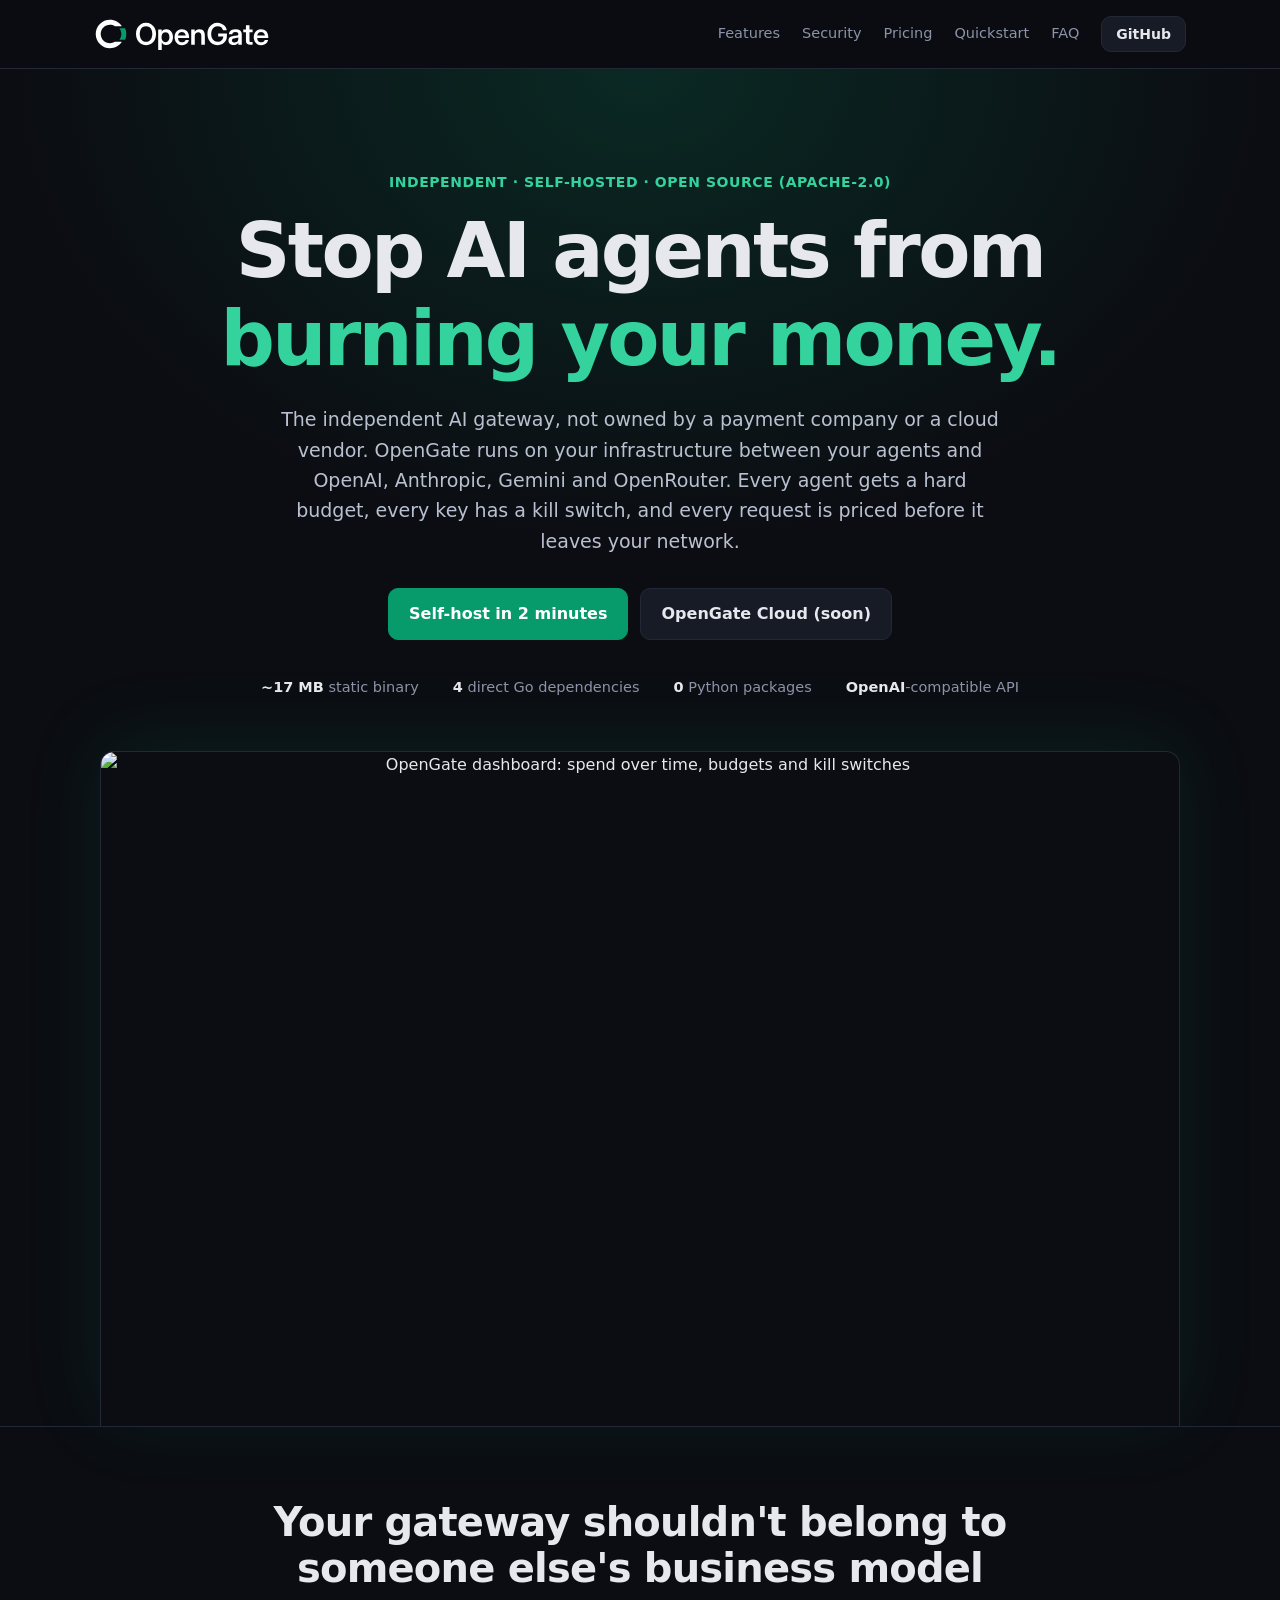
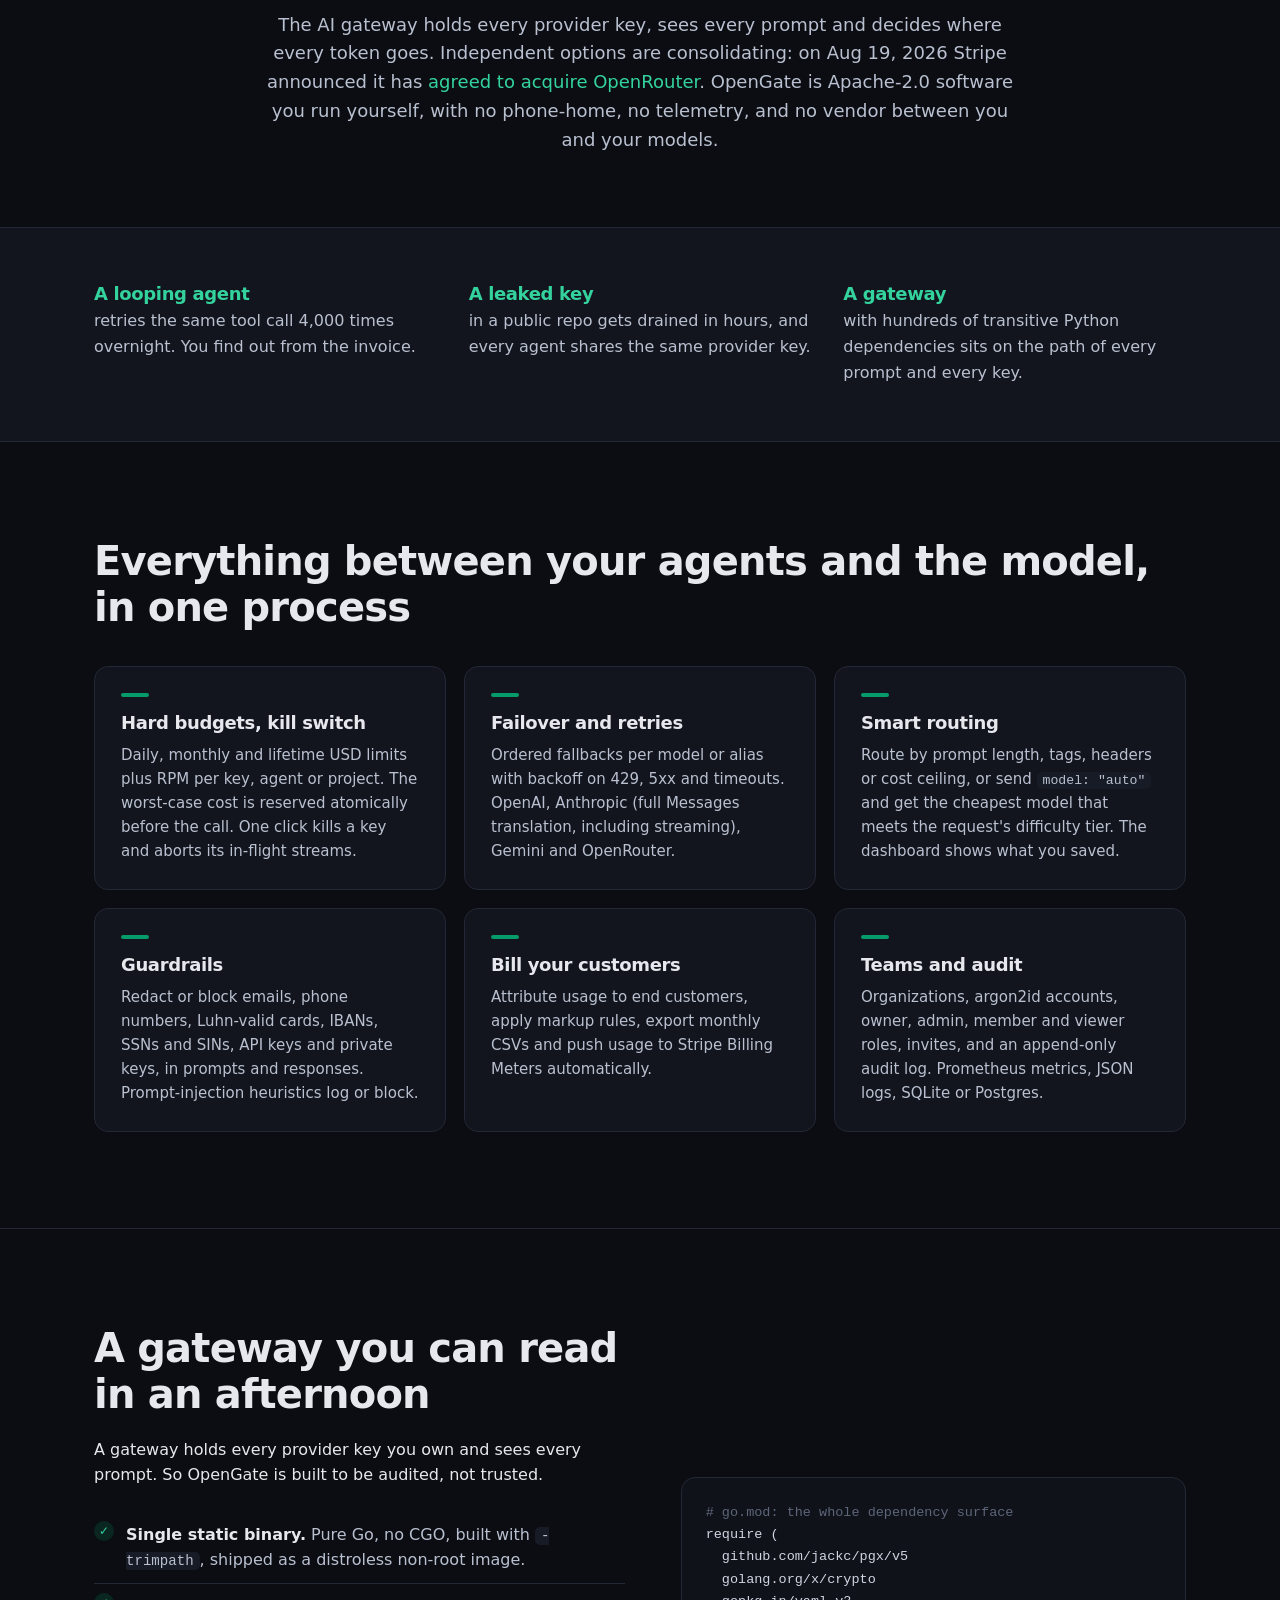
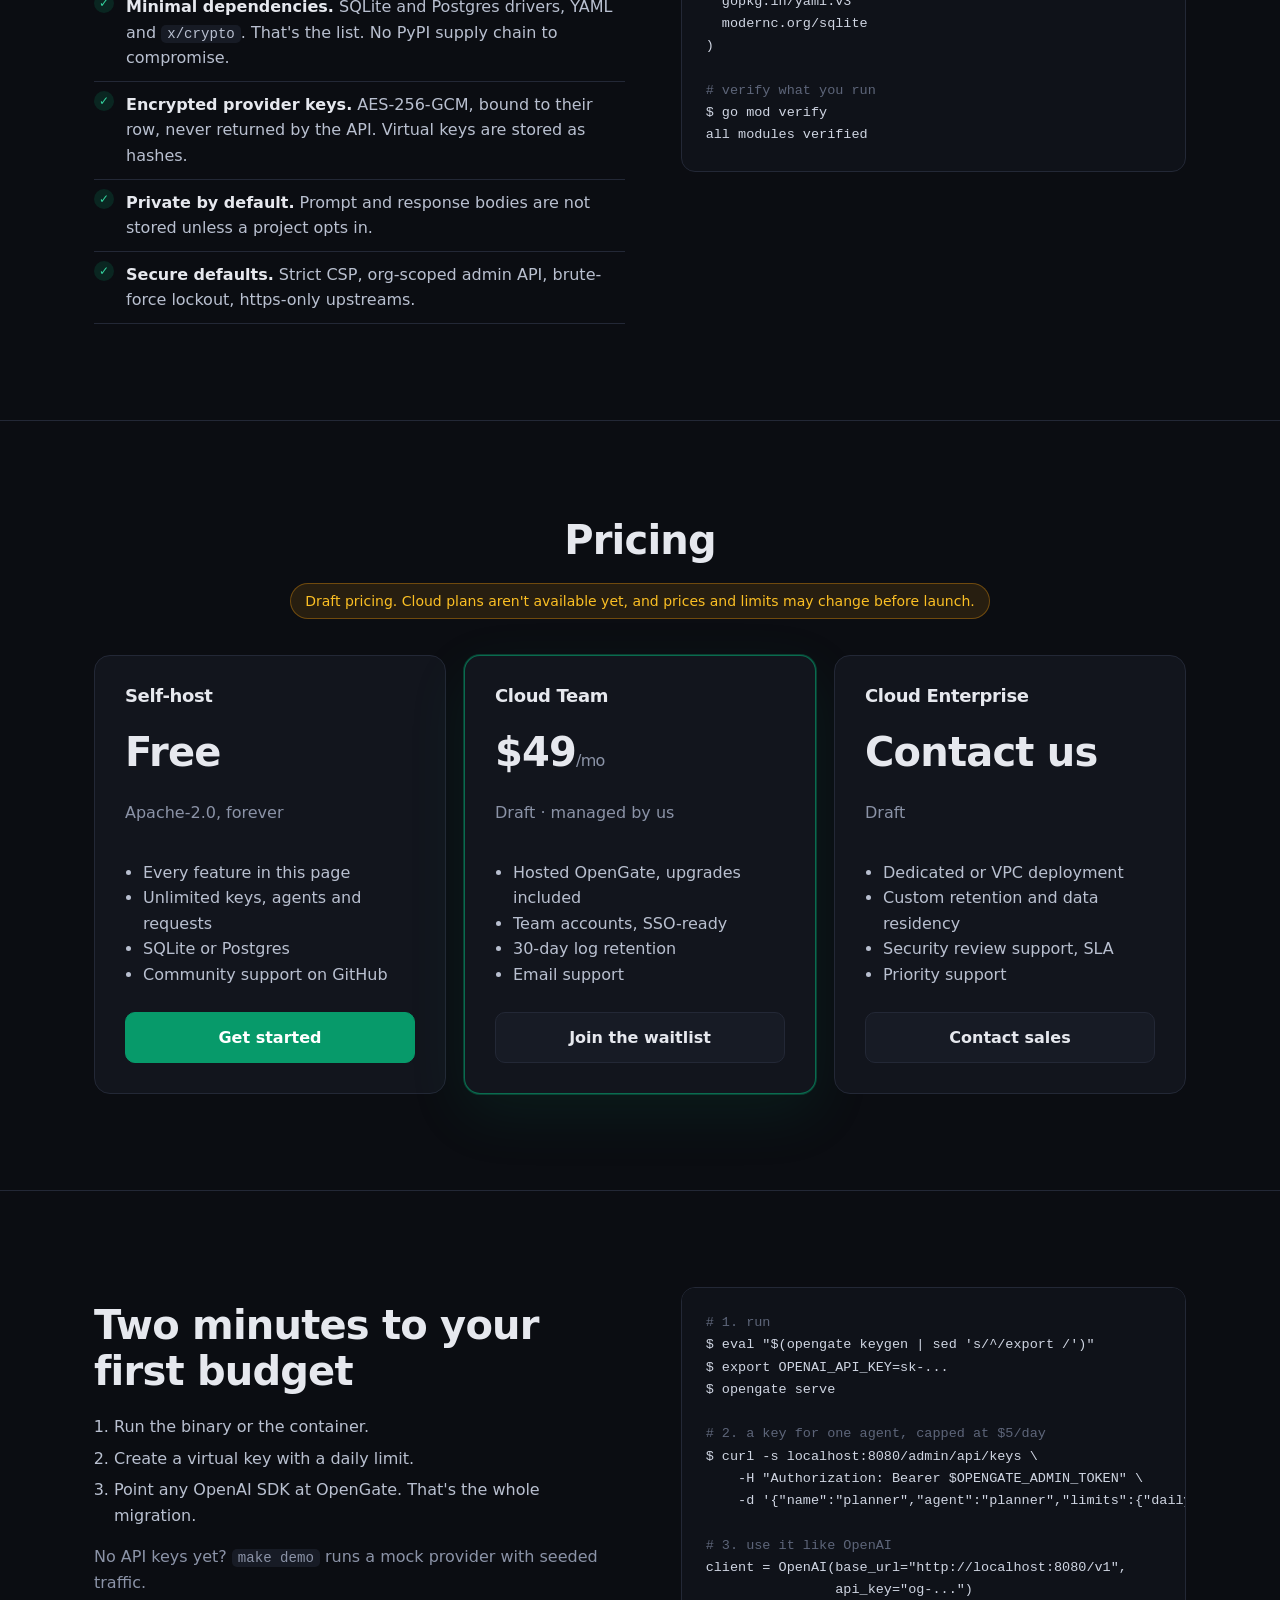
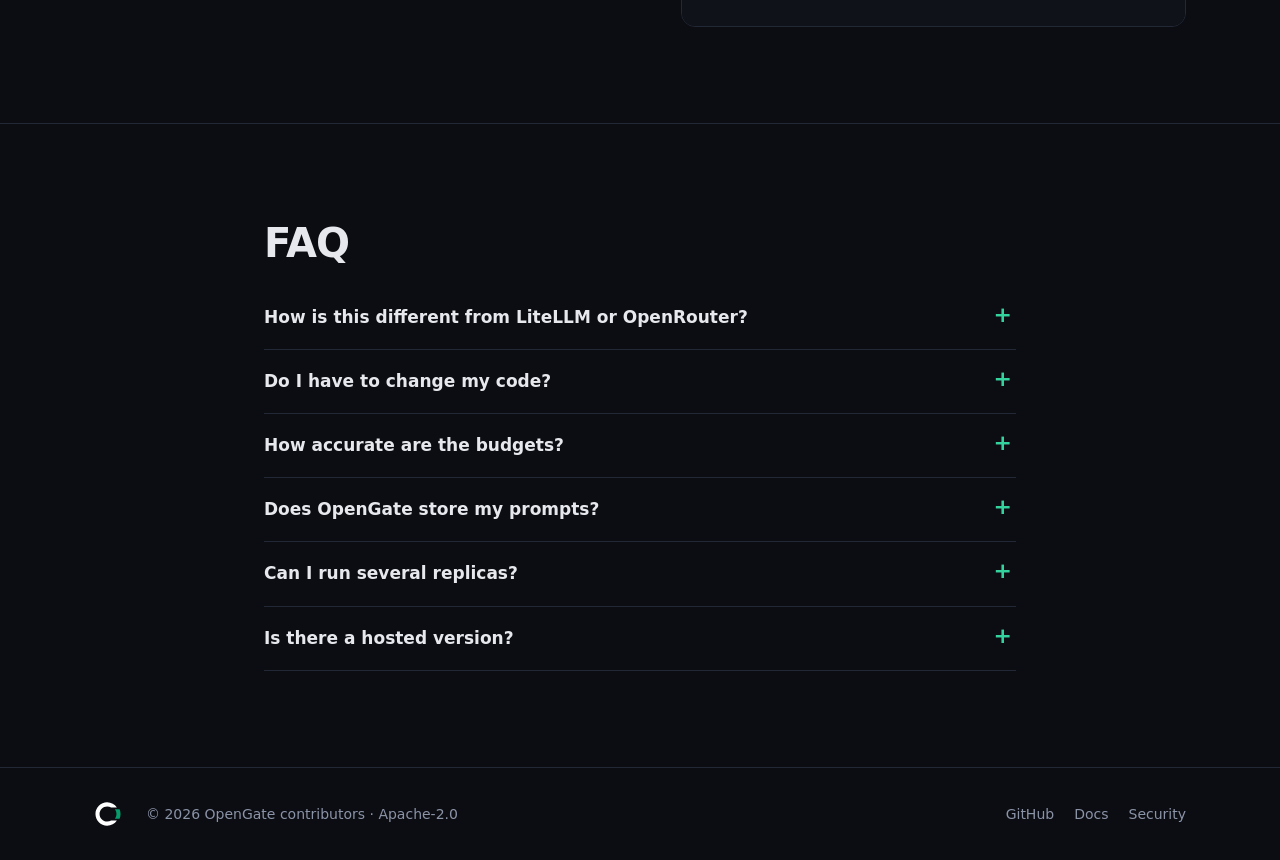
==== site/index.html @ 478489c8 "Phase 4: landing page (site/), docs (getting started, config reference, security model, LiteLLM/Heli" ====
<!doctype html>
<html lang="en">
<head>
  <meta charset="utf-8">
  <meta name="viewport" content="width=device-width, initial-scale=1">
  <title>OpenGate: the independent, open-source AI gateway</title>
  <meta name="description" content="OpenGate is the independent, self-hosted, open-source AI gateway, not owned by a payment company or cloud vendor, shipped as one static Go binary. Hard per-agent budgets with a kill switch, multi-provider failover, smart routing, PII redaction and customer billing.">
  <meta property="og:title" content="OpenGate: stop AI agents from burning your money">
  <meta property="og:description" content="Open-source AI gateway in one static binary: hard budgets, kill switch, failover, guardrails.">
  <meta property="og:image" content="assets/opengate-social-preview-1280x640.png">
  <link rel="icon" href="assets/favicon.ico" sizes="any">
  <link rel="icon" href="assets/favicon.svg" type="image/svg+xml">
  <link rel="apple-touch-icon" href="assets/apple-touch-icon.png">
  <link rel="stylesheet" href="style.css">
</head>
<body>
<header class="nav">
  <div class="wrap row">
    <a href="#" class="logo"><img src="assets/opengate-lockup-dark.svg" alt="OpenGate" width="176" height="32"></a>
    <nav>
      <a href="#features">Features</a>
      <a href="#security">Security</a>
      <a href="#pricing">Pricing</a>
      <a href="#quickstart">Quickstart</a>
      <a href="#faq">FAQ</a>
      <a class="btn small" href="https://github.com/opengate-dev/opengate">GitHub</a>
    </nav>
  </div>
</header>

<main>
<section class="hero">
  <div class="wrap">
    <p class="eyebrow">Independent · self-hosted · open source (Apache-2.0)</p>
    <h1>Stop AI agents from<br><span>burning your money.</span></h1>
    <p class="lead">The independent AI gateway, not owned by a payment company or a cloud vendor. OpenGate runs on your infrastructure between your agents and OpenAI, Anthropic, Gemini and OpenRouter. Every agent gets a hard budget, every key has a kill switch, and every request is priced before it leaves your network.</p>
    <div class="cta">
      <a class="btn primary" href="#quickstart">Self-host in 2 minutes</a>
      <a class="btn" href="#pricing">OpenGate Cloud (soon)</a>
    </div>
    <ul class="proof">
      <li><b>~17 MB</b> static binary</li>
      <li><b>4</b> direct Go dependencies</li>
      <li><b>0</b> Python packages</li>
      <li><b>OpenAI</b>-compatible API</li>
    </ul>
    <figure class="shot">
      <img src="assets/dashboard.png" alt="OpenGate dashboard: spend over time, budgets and kill switches" width="1440" height="900">
    </figure>
  </div>
</section>

<section class="independent">
  <div class="wrap narrow center">
    <h2>Your gateway shouldn't belong to someone else's business model</h2>
    <p>The AI gateway holds every provider key, sees every prompt and decides where every token goes. Independent options are consolidating: on Aug 19, 2026 Stripe announced it has <a href="https://stripe.com/newsroom/news/stripe-agrees-to-acquire-openrouter">agreed to acquire OpenRouter</a>. OpenGate is Apache-2.0 software you run yourself, with no phone-home, no telemetry, and no vendor between you and your models.</p>
  </div>
</section>

<section class="problem">
  <div class="wrap grid3">
    <div><h3>A looping agent</h3><p>retries the same tool call 4,000 times overnight. You find out from the invoice.</p></div>
    <div><h3>A leaked key</h3><p>in a public repo gets drained in hours, and every agent shares the same provider key.</p></div>
    <div><h3>A gateway</h3><p>with hundreds of transitive Python dependencies sits on the path of every prompt and every key.</p></div>
  </div>
</section>

<section id="features" class="features">
  <div class="wrap">
    <h2>Everything between your agents and the model, in one process</h2>
    <div class="cards">
      <article><h3>Hard budgets, kill switch</h3><p>Daily, monthly and lifetime USD limits plus RPM per key, agent or project. The worst-case cost is reserved atomically before the call. One click kills a key and aborts its in-flight streams.</p></article>
      <article><h3>Failover and retries</h3><p>Ordered fallbacks per model or alias with backoff on 429, 5xx and timeouts. OpenAI, Anthropic (full Messages translation, including streaming), Gemini and OpenRouter.</p></article>
      <article><h3>Smart routing</h3><p>Route by prompt length, tags, headers or cost ceiling, or send <code>model: "auto"</code> and get the cheapest model that meets the request's difficulty tier. The dashboard shows what you saved.</p></article>
      <article><h3>Guardrails</h3><p>Redact or block emails, phone numbers, Luhn-valid cards, IBANs, SSNs and SINs, API keys and private keys, in prompts and responses. Prompt-injection heuristics log or block.</p></article>
      <article><h3>Bill your customers</h3><p>Attribute usage to end customers, apply markup rules, export monthly CSVs and push usage to Stripe Billing Meters automatically.</p></article>
      <article><h3>Teams and audit</h3><p>Organizations, argon2id accounts, owner, admin, member and viewer roles, invites, and an append-only audit log. Prometheus metrics, JSON logs, SQLite or Postgres.</p></article>
    </div>
  </div>
</section>

<section id="security" class="security">
  <div class="wrap split">
    <div>
      <h2>A gateway you can read in an afternoon</h2>
      <p>A gateway holds every provider key you own and sees every prompt. So OpenGate is built to be audited, not trusted.</p>
      <ul class="checks">
        <li><b>Single static binary.</b> Pure Go, no CGO, built with <code>-trimpath</code>, shipped as a distroless non-root image.</li>
        <li><b>Minimal dependencies.</b> SQLite and Postgres drivers, YAML and <code>x/crypto</code>. That's the list. No PyPI supply chain to compromise.</li>
        <li><b>Encrypted provider keys.</b> AES-256-GCM, bound to their row, never returned by the API. Virtual keys are stored as hashes.</li>
        <li><b>Private by default.</b> Prompt and response bodies are not stored unless a project opts in.</li>
        <li><b>Secure defaults.</b> Strict CSP, org-scoped admin API, brute-force lockout, https-only upstreams.</li>
      </ul>
    </div>
    <pre class="code"><span class="c"># go.mod: the whole dependency surface</span>
require (
  github.com/jackc/pgx/v5
  golang.org/x/crypto
  gopkg.in/yaml.v3
  modernc.org/sqlite
)

<span class="c"># verify what you run</span>
$ go mod verify
all modules verified</pre>
  </div>
</section>

<section id="pricing" class="pricing">
  <div class="wrap">
    <h2>Pricing</h2>
    <p class="draft">Draft pricing. Cloud plans aren't available yet, and prices and limits may change before launch.</p>
    <div class="plans">
      <article class="plan">
        <h3>Self-host</h3>
        <p class="price">Free</p>
        <p class="muted">Apache-2.0, forever</p>
        <ul><li>Every feature in this page</li><li>Unlimited keys, agents and requests</li><li>SQLite or Postgres</li><li>Community support on GitHub</li></ul>
        <a class="btn primary" href="#quickstart">Get started</a>
      </article>
      <article class="plan featured">
        <h3>Cloud Team</h3>
        <p class="price">$49<span>/mo</span></p>
        <p class="muted">Draft · managed by us</p>
        <ul><li>Hosted OpenGate, upgrades included</li><li>Team accounts, SSO-ready</li><li>30-day log retention</li><li>Email support</li></ul>
        <a class="btn" href="mailto:hello@opengate.dev?subject=OpenGate%20Cloud%20waitlist">Join the waitlist</a>
      </article>
      <article class="plan">
        <h3>Cloud Enterprise</h3>
        <p class="price">Contact us</p>
        <p class="muted">Draft</p>
        <ul><li>Dedicated or VPC deployment</li><li>Custom retention and data residency</li><li>Security review support, SLA</li><li>Priority support</li></ul>
        <a class="btn" href="mailto:hello@opengate.dev?subject=OpenGate%20Enterprise">Contact sales</a>
      </article>
    </div>
  </div>
</section>

<section id="quickstart" class="quickstart">
  <div class="wrap split">
    <div>
      <h2>Two minutes to your first budget</h2>
      <ol>
        <li>Run the binary or the container.</li>
        <li>Create a virtual key with a daily limit.</li>
        <li>Point any OpenAI SDK at OpenGate. That's the whole migration.</li>
      </ol>
      <p class="muted">No API keys yet? <code>make demo</code> runs a mock provider with seeded traffic.</p>
    </div>
    <pre class="code"><span class="c"># 1. run</span>
$ eval "$(opengate keygen | sed 's/^/export /')"
$ export OPENAI_API_KEY=sk-...
$ opengate serve

<span class="c"># 2. a key for one agent, capped at $5/day</span>
$ curl -s localhost:8080/admin/api/keys \
    -H "Authorization: Bearer $OPENGATE_ADMIN_TOKEN" \
    -d '{"name":"planner","agent":"planner","limits":{"daily_usd":5}}'

<span class="c"># 3. use it like OpenAI</span>
client = OpenAI(base_url="http://localhost:8080/v1",
                api_key="og-...")</pre>
  </div>
</section>

<section id="faq" class="faq">
  <div class="wrap narrow">
    <h2>FAQ</h2>
    <details><summary>How is this different from LiteLLM or OpenRouter?</summary><p>OpenRouter is a hosted service, so your traffic goes through a third party (Stripe announced on Aug 19, 2026 that it has <a href="https://stripe.com/newsroom/news/stripe-agrees-to-acquire-openrouter">agreed to acquire it</a>). LiteLLM is a large Python project. OpenGate is a small, independent, self-hosted Go binary focused on spend control: budgets are enforced before a request leaves, not reported afterwards. Migration guides for LiteLLM and Helicone are in the docs.</p></details>
    <details><summary>Do I have to change my code?</summary><p>No. Change the base URL and API key of any OpenAI SDK. Models are addressed as <code>provider/model</code>, for example <code>anthropic/claude-sonnet-4-5</code>, or through aliases you define. Chat Completions (streaming included), Embeddings and the Responses API are supported.</p></details>
    <details><summary>How accurate are the budgets?</summary><p>Costs come from the provider's usage fields and an editable price table, including cache-read and cache-write tokens. Before each call the worst case (max_tokens × price) is reserved, so concurrent requests can't overshoot a limit on one instance.</p></details>
    <details><summary>Does OpenGate store my prompts?</summary><p>Not by default. Only metadata (model, tokens, cost, latency, status) is logged. Body logging is opt-in per project and passes through the redaction guardrails first.</p></details>
    <details><summary>Can I run several replicas?</summary><p>Yes, on Postgres. Rate limits, spend and kill switches are shared through the database. Budget reservations are per process, so very tight limits are best enforced by a single instance (documented in the security model).</p></details>
    <details><summary>Is there a hosted version?</summary><p>OpenGate Cloud is planned. Pricing above is a draft. Self-hosting is and will stay free.</p></details>
  </div>
</section>
</main>

<footer>
  <div class="wrap row">
    <img src="assets/opengate-symbol-accent-on-dark.svg" alt="" width="28" height="28">
    <span class="muted">© 2026 OpenGate contributors · Apache-2.0</span>
    <nav><a href="https://github.com/opengate-dev/opengate">GitHub</a><a href="https://github.com/opengate-dev/opengate/tree/main/docs">Docs</a><a href="https://github.com/opengate-dev/opengate/blob/main/SECURITY.md">Security</a></nav>
  </div>
</footer>
</body>
</html>
---- site/style.css ----
:root { --ink: #0B0D12; --panel: #12151d; --panel2: #171b25; --border: #232836; --text: #e6e8ee; --muted: #8b93a7; --accent: #079A6A; --accent2: #34d39e;
  font-family: Inter, system-ui, ui-sans-serif, -apple-system, "Segoe UI", Roboto, sans-serif; }
* { box-sizing: border-box; }
html { scroll-behavior: smooth; }
body { margin: 0; background: var(--ink); color: var(--text); font-size: 16px; line-height: 1.6; }
a { color: var(--accent2); text-decoration: none; }
code { font-family: ui-monospace, SFMono-Regular, Menlo, monospace; font-size: .88em; background: var(--panel2); padding: 1px 6px; border-radius: 5px; }
.wrap { max-width: 1140px; margin: 0 auto; padding: 0 24px; }
.narrow { max-width: 800px; }
.row { display: flex; align-items: center; gap: 24px; }
.muted { color: var(--muted); }
h1, h2, h3 { line-height: 1.15; letter-spacing: -.02em; margin: 0 0 .5em; }
h2 { font-size: clamp(28px, 3.4vw, 40px); }
h3 { font-size: 18px; }
section { padding: 96px 0; border-top: 1px solid var(--border); }

.nav { position: sticky; top: 0; z-index: 10; background: rgba(11,13,18,.85); backdrop-filter: blur(10px); border-bottom: 1px solid var(--border); }
.nav .row { height: 68px; justify-content: space-between; }
.nav .logo img { display: block; height: 32px; width: auto; }
.nav nav { display: flex; gap: 22px; align-items: center; font-size: 14.5px; }
.nav nav a { color: var(--muted); } .nav nav a:hover { color: var(--text); }
.nav nav a.btn { color: var(--text); }

.btn { display: inline-block; padding: 12px 20px; border-radius: 10px; border: 1px solid var(--border); background: var(--panel2); color: var(--text); font-weight: 600; }
.btn:hover { border-color: #3a4256; }
.btn.small { padding: 6px 14px; font-size: 14px; }
.btn.primary { background: var(--accent); border-color: var(--accent); color: #fff; }
.btn.primary:hover { background: #08ad77; }

.hero { border-top: 0; padding: 88px 0 0; text-align: center; background: radial-gradient(ellipse 70% 50% at 50% 0%, rgba(7,154,106,.20), transparent 70%); }
.eyebrow { color: var(--accent2); font-weight: 600; font-size: 14px; letter-spacing: .04em; text-transform: uppercase; }
.hero h1 { font-size: clamp(40px, 6.4vw, 76px); font-weight: 800; letter-spacing: -.035em; margin: 10px 0 22px; }
.hero h1 span { color: var(--accent2); }
.lead { font-size: 19px; color: #b9c0d0; max-width: 720px; margin: 0 auto 32px; }
.cta { display: flex; gap: 12px; justify-content: center; flex-wrap: wrap; }
.proof { list-style: none; padding: 0; margin: 36px 0 52px; display: flex; gap: 34px; justify-content: center; flex-wrap: wrap; color: var(--muted); font-size: 14.5px; }
.proof b { color: var(--text); }
.shot { margin: 0 auto; max-width: 1080px; border: 1px solid var(--border); border-bottom: 0; border-radius: 14px 14px 0 0; overflow: hidden; box-shadow: 0 -10px 80px rgba(7,154,106,.12); }
.shot img { display: block; width: 100%; height: auto; }

.problem { background: var(--panel); padding: 56px 0; }
.grid3 { display: grid; grid-template-columns: repeat(3, 1fr); gap: 32px; }
.grid3 h3 { color: var(--accent2); margin-bottom: 4px; }
.grid3 p { margin: 0; color: #b9c0d0; }

.cards { display: grid; grid-template-columns: repeat(3, 1fr); gap: 18px; margin-top: 36px; }
.cards article { background: var(--panel); border: 1px solid var(--border); border-radius: 14px; padding: 26px; }
.cards article h3::before { content: ""; display: block; width: 28px; height: 4px; border-radius: 2px; background: var(--accent); margin-bottom: 16px; }
.cards p { margin: 0; color: #b9c0d0; font-size: 15px; }

.split { display: grid; grid-template-columns: 1.05fr 1fr; gap: 56px; align-items: center; }
.checks { list-style: none; padding: 0; margin: 24px 0 0; }
.checks li { padding: 10px 0 10px 32px; position: relative; color: #b9c0d0; border-bottom: 1px solid var(--border); }
.checks li::before { content: "✓"; position: absolute; left: 0; top: 9px; width: 20px; height: 20px; border-radius: 50%; background: rgba(7,154,106,.18); color: var(--accent2); font-size: 12px; font-weight: 800; text-align: center; line-height: 20px; }
.checks b { color: var(--text); }
.code { margin: 0; background: #0f1219; border: 1px solid var(--border); border-radius: 14px; padding: 24px; font: 13.5px/1.65 ui-monospace, SFMono-Regular, Menlo, monospace; color: #cfd5e2; overflow-x: auto; white-space: pre; }
.code .c { color: #5d6579; }

.pricing { text-align: center; }
.draft { display: inline-block; background: rgba(245,158,11,.12); color: #fbbf24; border: 1px solid rgba(245,158,11,.35); padding: 6px 14px; border-radius: 999px; font-size: 14px; margin: 0 0 36px; }
.plans { display: grid; grid-template-columns: repeat(3, 1fr); gap: 18px; text-align: left; }
.plan { background: var(--panel); border: 1px solid var(--border); border-radius: 16px; padding: 30px; display: flex; flex-direction: column; }
.plan.featured { border-color: rgba(7,154,106,.65); box-shadow: 0 0 0 1px rgba(7,154,106,.35), 0 20px 60px rgba(7,154,106,.10); }
.plan .price { font-size: 40px; font-weight: 800; margin: 4px 0 0; letter-spacing: -.02em; }
.plan .price span { font-size: 16px; color: var(--muted); font-weight: 500; }
.plan ul { padding-left: 18px; color: #b9c0d0; flex: 1; margin: 18px 0 24px; }
.plan .btn { text-align: center; }

.quickstart ol { padding-left: 20px; color: #b9c0d0; }
.quickstart li { margin: 6px 0; }

.faq details { border-bottom: 1px solid var(--border); padding: 18px 0; }
.faq summary { cursor: pointer; font-weight: 600; font-size: 17px; list-style: none; position: relative; padding-right: 30px; }
.faq summary::-webkit-details-marker { display: none; }
.faq summary::after { content: "+"; position: absolute; right: 4px; color: var(--accent2); font-size: 22px; line-height: 1; }
.faq details[open] summary::after { content: "–"; }
.faq p { color: #b9c0d0; margin: 12px 0 0; }

footer { border-top: 1px solid var(--border); padding: 32px 0; font-size: 14px; }
footer nav { margin-left: auto; display: flex; gap: 20px; }
footer nav a { color: var(--muted); }

@media (max-width: 900px) {
  .grid3, .cards, .plans, .split { grid-template-columns: 1fr; }
  .nav nav a:not(.btn) { display: none; }
  section { padding: 64px 0; }
}

.independent { text-align: center; padding: 72px 0; }
.independent p { color: #b9c0d0; font-size: 18px; margin: 0; }
.center { text-align: center; }
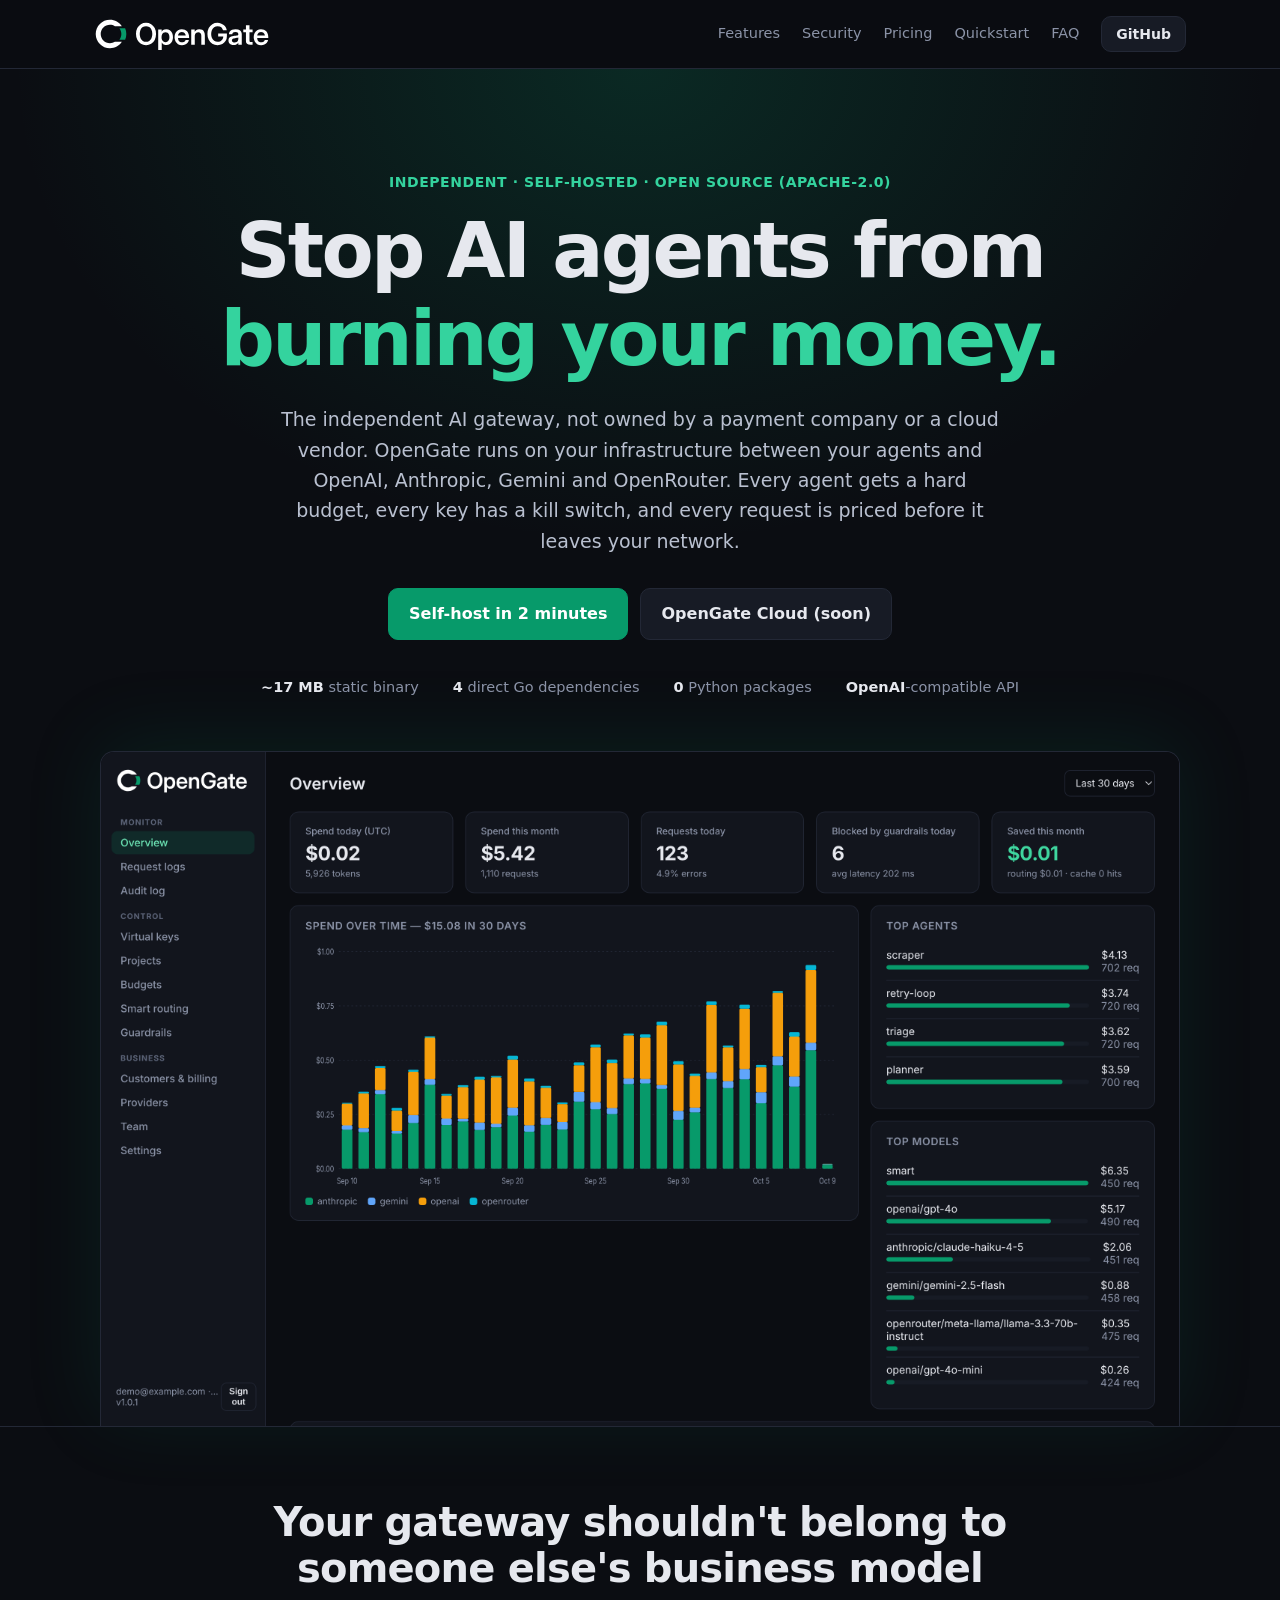
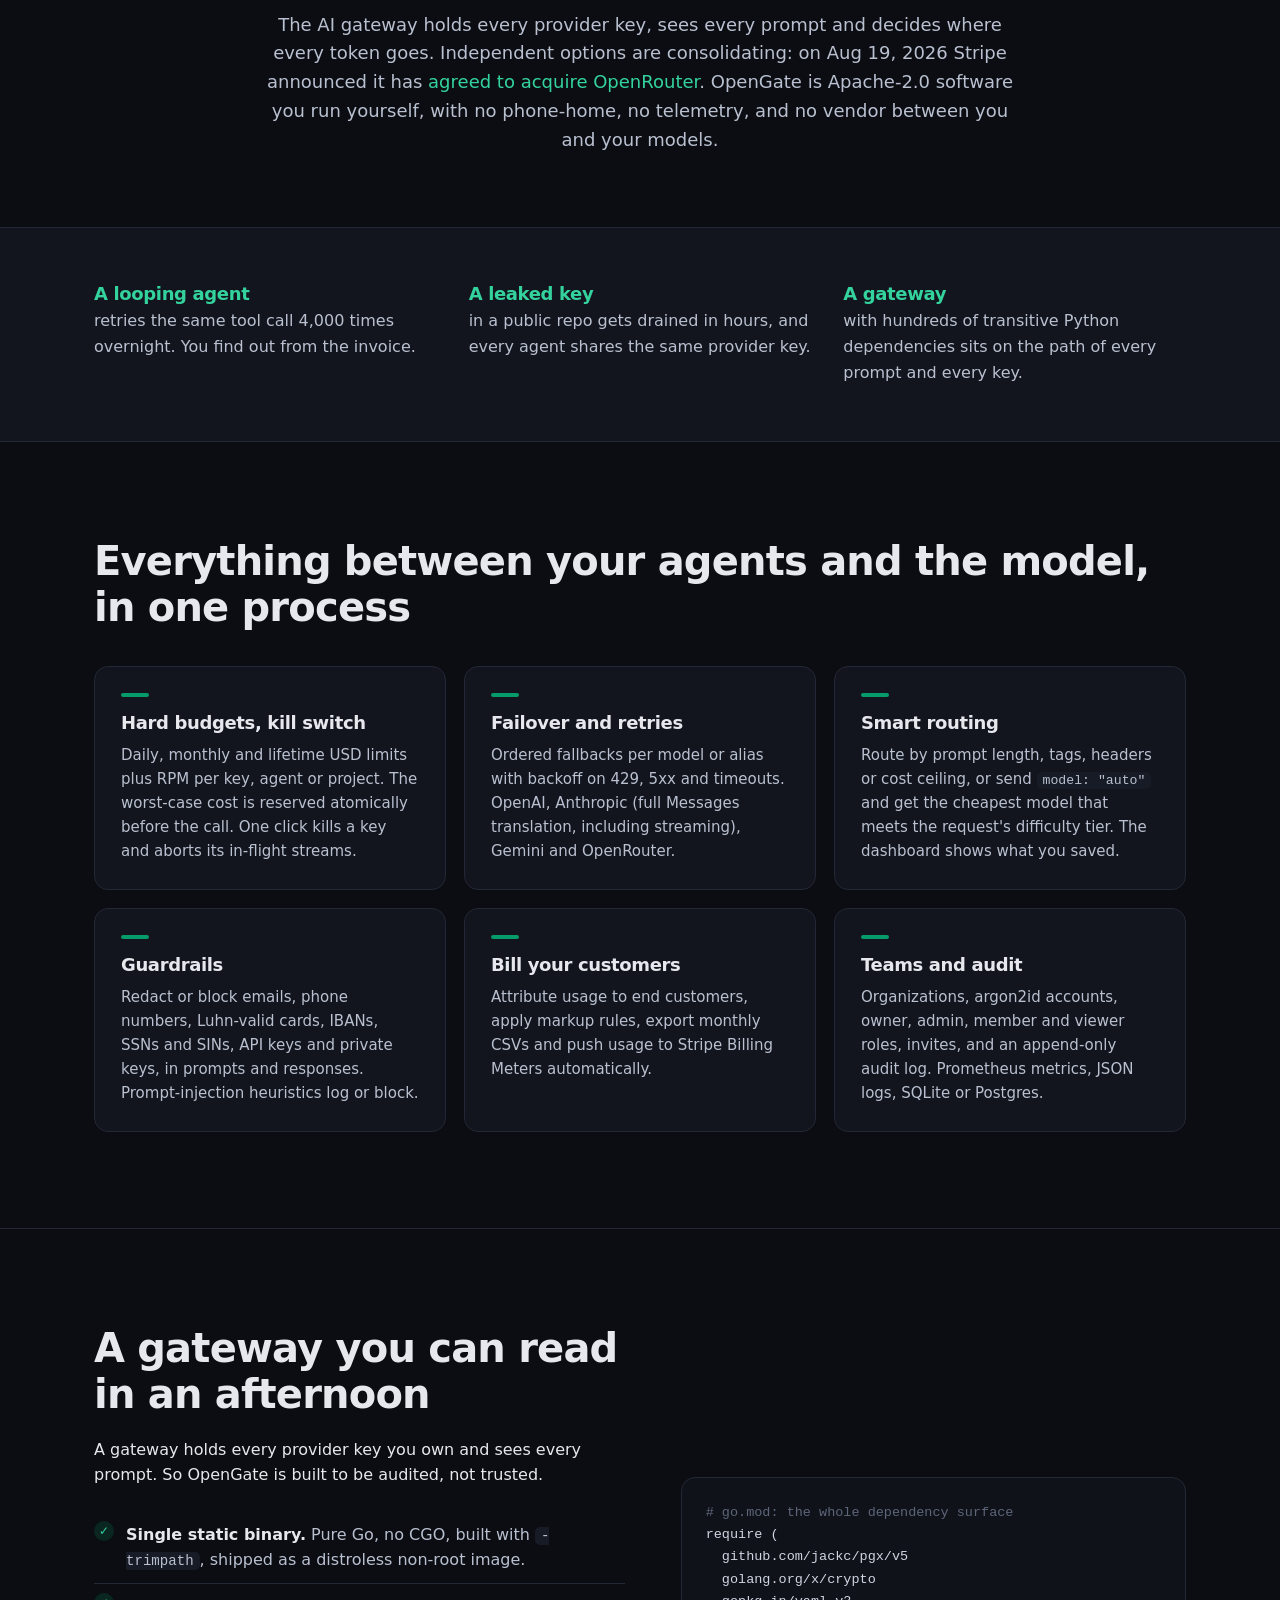
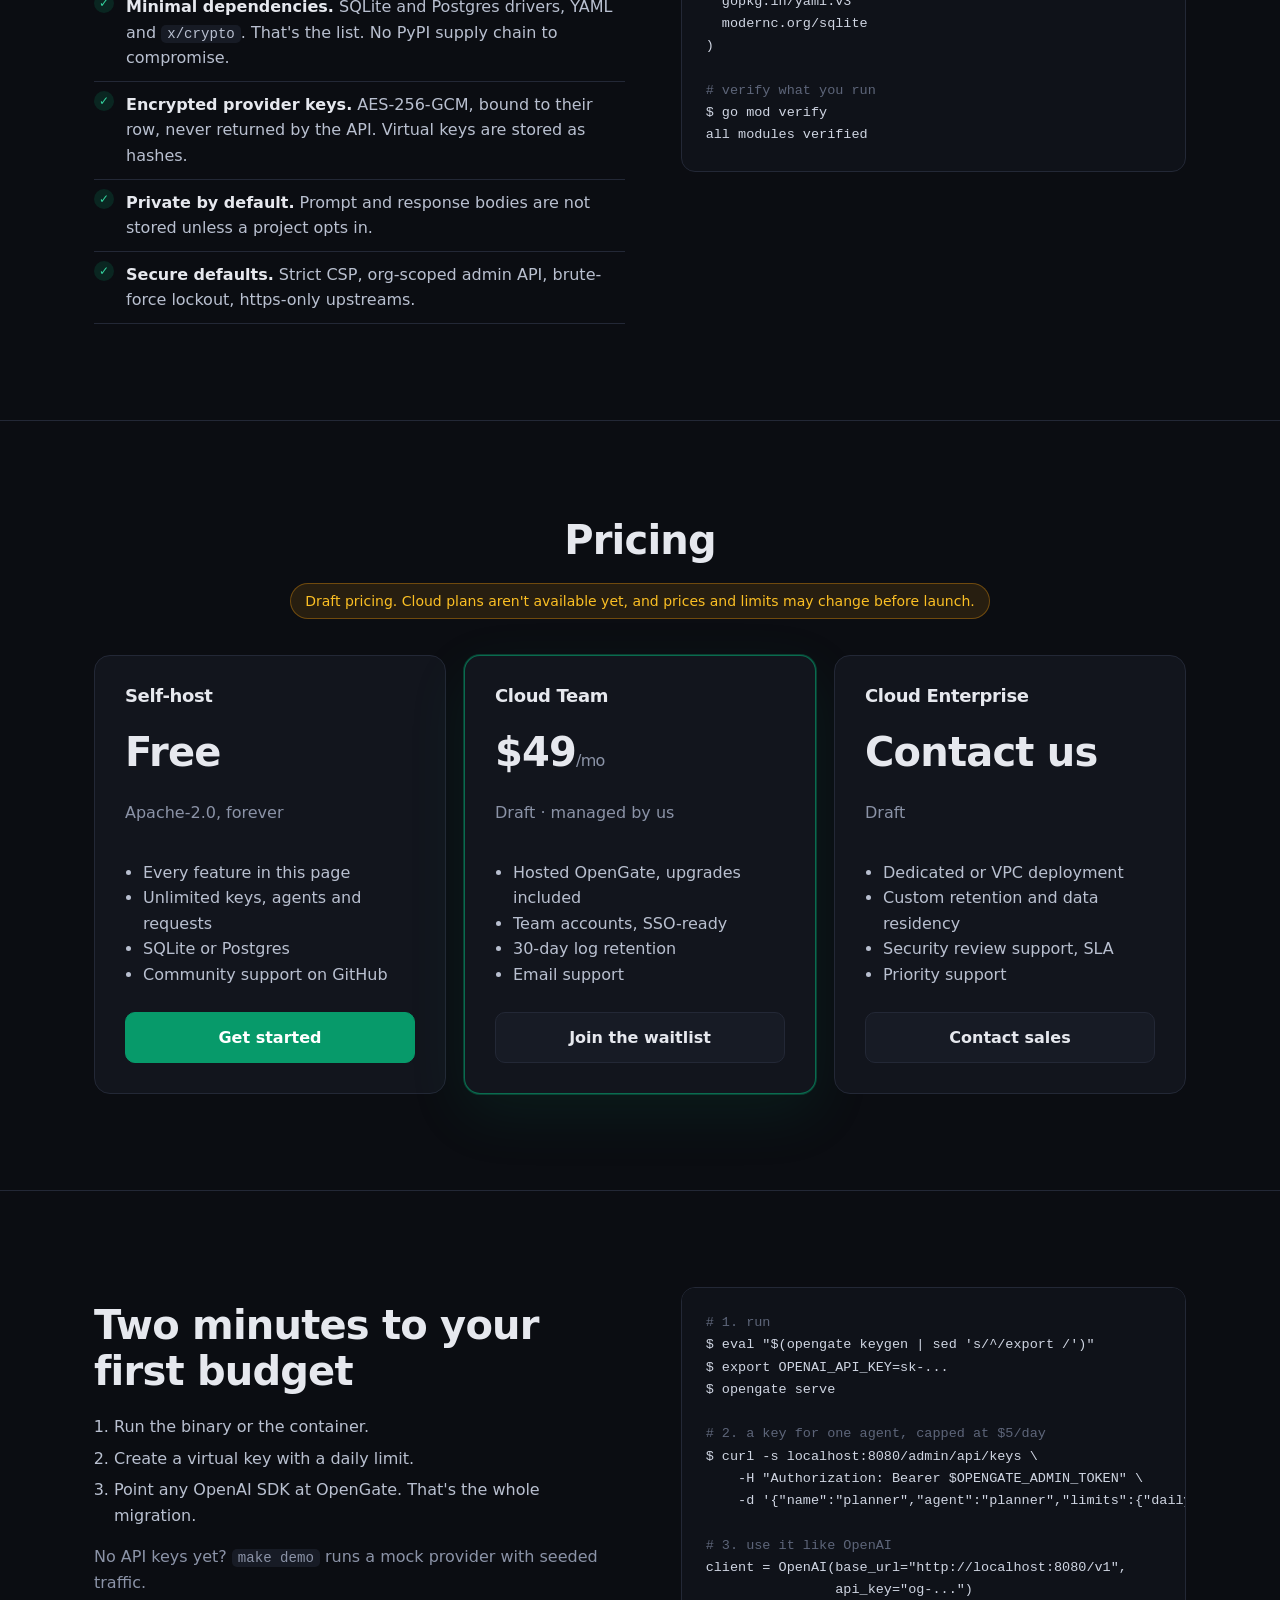
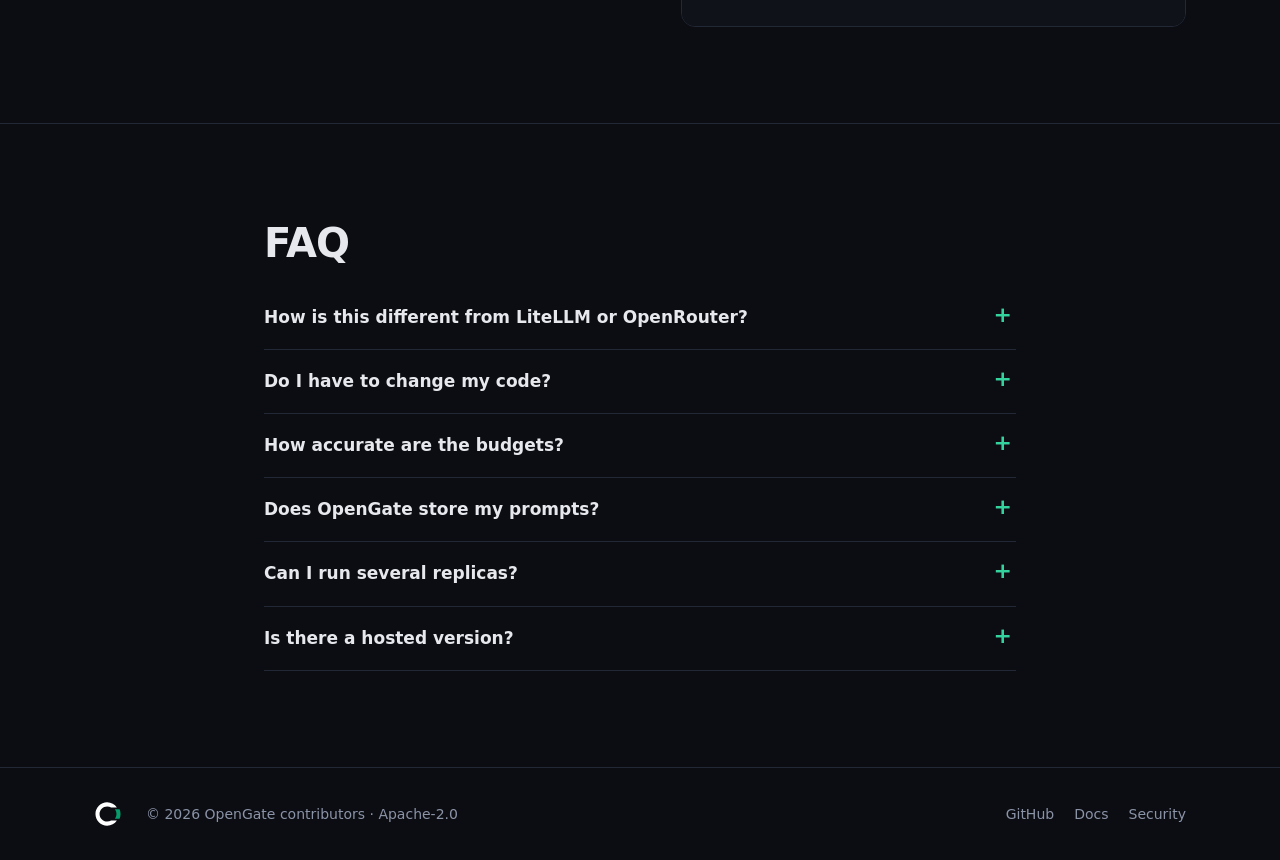
==== commit 9834d9f0: "Publish prep: module path github.com/saief1/opengate, GitHub links and GoReleaser owner, domain-neut" ====
--- a/site/index.html
+++ b/site/index.html
@@ -23,7 +23,7 @@
       <a href="#pricing">Pricing</a>
       <a href="#quickstart">Quickstart</a>
       <a href="#faq">FAQ</a>
-      <a class="btn small" href="https://github.com/opengate-dev/opengate">GitHub</a>
+      <a class="btn small" href="https://github.com/saief1/opengate">GitHub</a>
     </nav>
   </div>
 </header>
@@ -123,14 +123,14 @@
         <p class="price">$49<span>/mo</span></p>
         <p class="muted">Draft · managed by us</p>
         <ul><li>Hosted OpenGate, upgrades included</li><li>Team accounts, SSO-ready</li><li>30-day log retention</li><li>Email support</li></ul>
-        <a class="btn" href="mailto:hello@opengate.dev?subject=OpenGate%20Cloud%20waitlist">Join the waitlist</a>
+        <a class="btn" href="https://github.com/saief1/opengate/issues/new?title=OpenGate%20Cloud%20waitlist&amp;labels=cloud">Join the waitlist</a>
       </article>
       <article class="plan">
         <h3>Cloud Enterprise</h3>
         <p class="price">Contact us</p>
         <p class="muted">Draft</p>
         <ul><li>Dedicated or VPC deployment</li><li>Custom retention and data residency</li><li>Security review support, SLA</li><li>Priority support</li></ul>
-        <a class="btn" href="mailto:hello@opengate.dev?subject=OpenGate%20Enterprise">Contact sales</a>
+        <a class="btn" href="https://github.com/saief1/opengate/issues/new?title=OpenGate%20Enterprise%20inquiry&amp;labels=enterprise">Contact sales</a>
       </article>
     </div>
   </div>
@@ -180,7 +180,7 @@
   <div class="wrap row">
     <img src="assets/opengate-symbol-accent-on-dark.svg" alt="" width="28" height="28">
     <span class="muted">© 2026 OpenGate contributors · Apache-2.0</span>
-    <nav><a href="https://github.com/opengate-dev/opengate">GitHub</a><a href="https://github.com/opengate-dev/opengate/tree/main/docs">Docs</a><a href="https://github.com/opengate-dev/opengate/blob/main/SECURITY.md">Security</a></nav>
+    <nav><a href="https://github.com/saief1/opengate">GitHub</a><a href="https://github.com/saief1/opengate/tree/main/docs">Docs</a><a href="https://github.com/saief1/opengate/blob/main/SECURITY.md">Security</a></nav>
   </div>
 </footer>
 </body>
